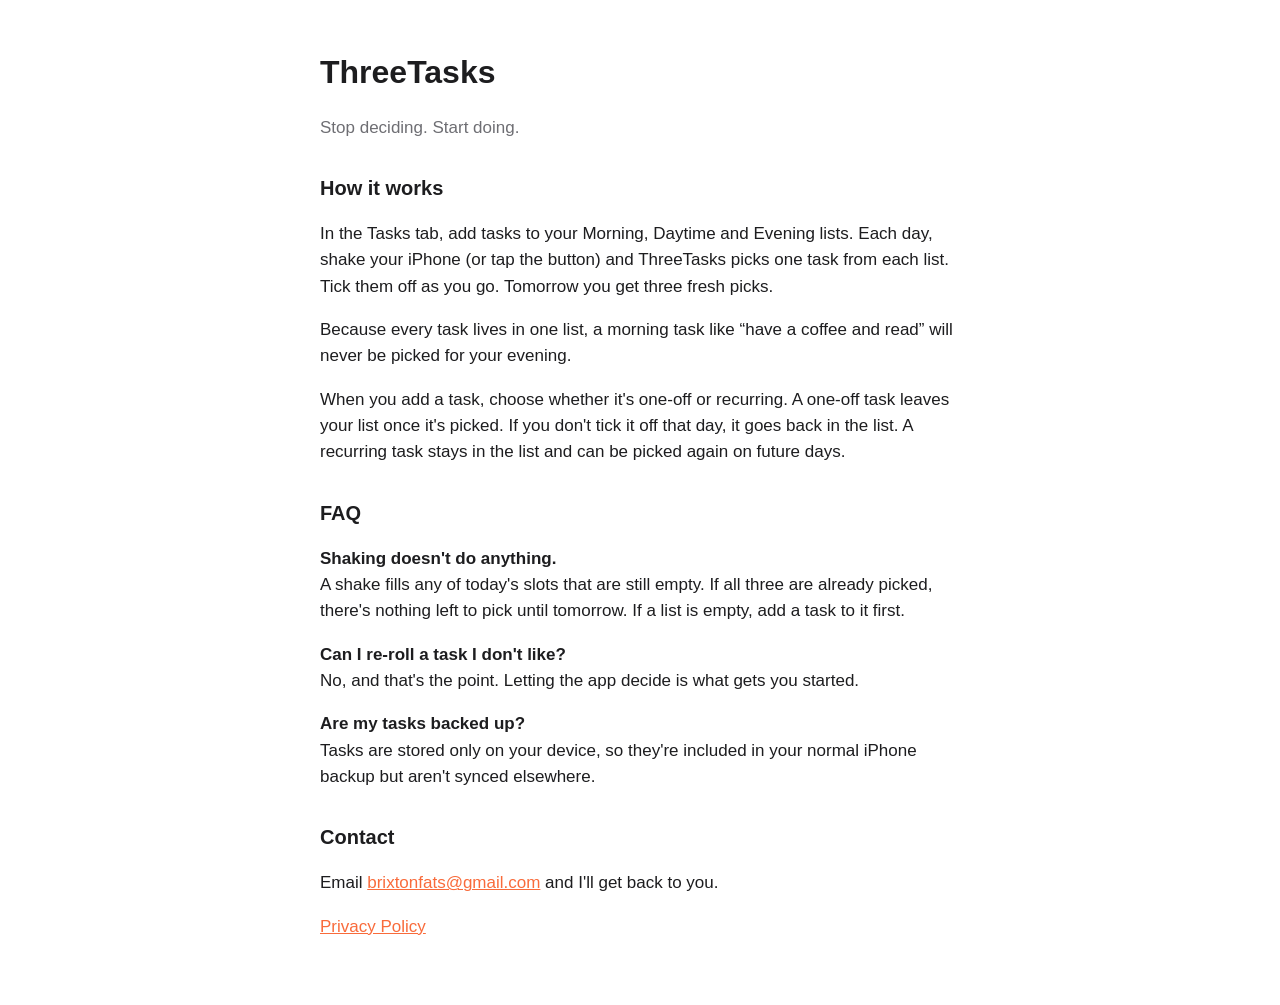
==== index.html @ a2756cae "Add files via upload" ====
<!doctype html>
<html lang="en">
<head>
<meta charset="utf-8">
<meta name="viewport" content="width=device-width, initial-scale=1">
<title>ThreeTasks – Support</title>
<link rel="stylesheet" href="style.css">
</head>
<body><main>
<h1>ThreeTasks</h1>
<p class="muted">Stop deciding. Start doing.</p>

<h2>How it works</h2>
<p>In the Tasks tab, add tasks to your Morning, Daytime and Evening lists. Each day, shake your iPhone (or tap the button) and ThreeTasks picks one task from each list. Tick them off as you go. Tomorrow you get three fresh picks.</p>
<p>Because every task lives in one list, a morning task like “have a coffee and read” will never be picked for your evening.</p>

<p>When you add a task, choose whether it's one-off or recurring. A one-off task leaves your list once it's picked. If you don't tick it off that day, it goes back in the list. A recurring task stays in the list and can be picked again on future days.</p>

<h2>FAQ</h2>
<p><strong>Shaking doesn't do anything.</strong><br>A shake fills any of today's slots that are still empty. If all three are already picked, there's nothing left to pick until tomorrow. If a list is empty, add a task to it first.</p>
<p><strong>Can I re-roll a task I don't like?</strong><br>No, and that's the point. Letting the app decide is what gets you started.</p>
<p><strong>Are my tasks backed up?</strong><br>Tasks are stored only on your device, so they're included in your normal iPhone backup but aren't synced elsewhere.</p>

<h2>Contact</h2>
<p>Email <a href="mailto:brixtonfats@gmail.com">brixtonfats@gmail.com</a> and I'll get back to you.</p>
<p><a href="privacy.html">Privacy Policy</a></p>
</main></body>
</html>
---- style.css ----
:root { --bg:#fff; --fg:#1d1d1f; --muted:#6e6e73; --accent:#f96b3b; }
@media (prefers-color-scheme: dark) { :root { --bg:#000; --fg:#f5f5f7; --muted:#a1a1a6; } }
body { margin:0; background:var(--bg); color:var(--fg); font:17px/1.55 -apple-system, BlinkMacSystemFont, "Helvetica Neue", sans-serif; }
main { max-width:640px; margin:0 auto; padding:48px 16px; }
h1 { font-size:32px; margin:0 0 4px; }
h2 { font-size:20px; margin-top:32px; }
.muted { color:var(--muted); }
a { color:var(--accent); }
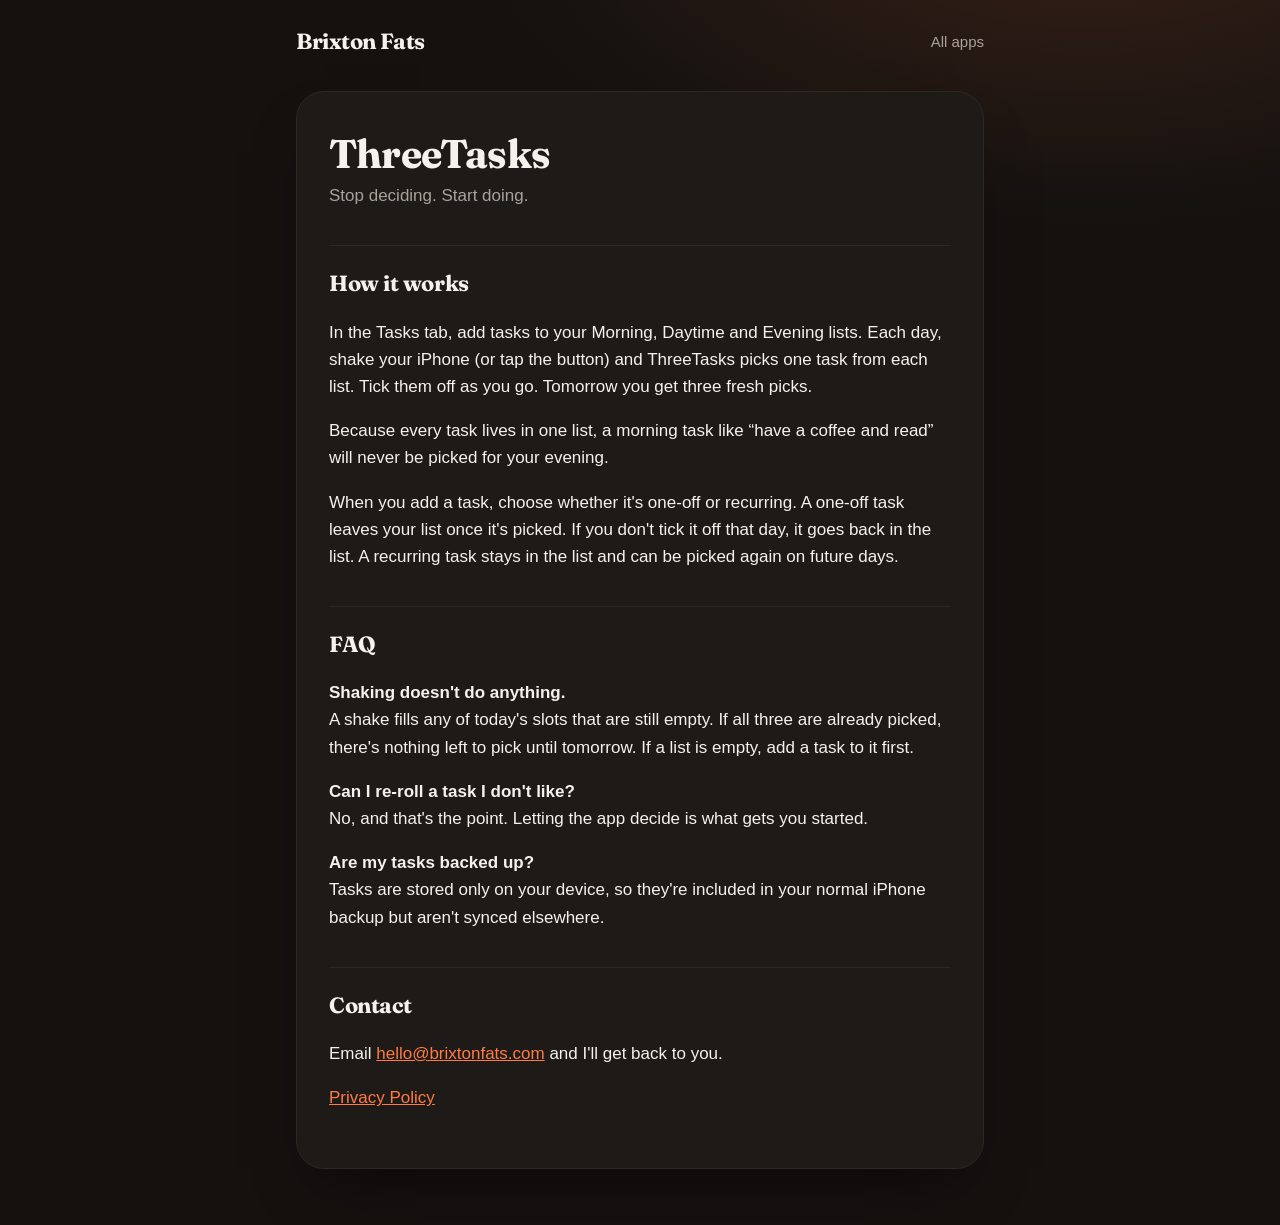
==== commit 725591f1: "Add files via upload" ====
--- a/index.html
+++ b/index.html
@@ -4,9 +4,14 @@
 <meta charset="utf-8">
 <meta name="viewport" content="width=device-width, initial-scale=1">
 <title>ThreeTasks – Support</title>
+<link rel="preconnect" href="https://fonts.googleapis.com">
+<link rel="preconnect" href="https://fonts.gstatic.com" crossorigin>
+<link href="https://fonts.googleapis.com/css2?family=Fraunces:opsz,wght@9..144,600;9..144,700&display=swap" rel="stylesheet">
 <link rel="stylesheet" href="style.css">
 </head>
-<body><main>
+<body>
+<header class="top"><a class="wordmark" href="/">Brixton Fats</a><a class="back" href="/">All apps</a></header>
+<main>
 <h1>ThreeTasks</h1>
 <p class="muted">Stop deciding. Start doing.</p>
 
@@ -22,7 +27,7 @@
 <p><strong>Are my tasks backed up?</strong><br>Tasks are stored only on your device, so they're included in your normal iPhone backup but aren't synced elsewhere.</p>
 
 <h2>Contact</h2>
-<p>Email <a href="mailto:brixtonfats@gmail.com">brixtonfats@gmail.com</a> and I'll get back to you.</p>
+<p>Email <a href="mailto:hello@brixtonfats.com">hello@brixtonfats.com</a> and I'll get back to you.</p>
 <p><a href="privacy.html">Privacy Policy</a></p>
 </main></body>
 </html>
--- a/style.css
+++ b/style.css
@@ -1,8 +1,41 @@
-:root { --bg:#fff; --fg:#1d1d1f; --muted:#6e6e73; --accent:#f96b3b; }
-@media (prefers-color-scheme: dark) { :root { --bg:#000; --fg:#f5f5f7; --muted:#a1a1a6; } }
-body { margin:0; background:var(--bg); color:var(--fg); font:17px/1.55 -apple-system, BlinkMacSystemFont, "Helvetica Neue", sans-serif; }
-main { max-width:640px; margin:0 auto; padding:48px 16px; }
-h1 { font-size:32px; margin:0 0 4px; }
-h2 { font-size:20px; margin-top:32px; }
-.muted { color:var(--muted); }
-a { color:var(--accent); }
+/* Matches brixtonfats.com: always dark. */
+:root {
+  color-scheme: dark;
+  --bg: #14110f;
+  --surface: #1e1a17;
+  --fg: #f6f1ec;
+  --muted: #a9a29b;
+  --line: #2e2823;
+  --accent: #ff7a45;
+  --glow: rgba(255, 122, 69, 0.16);
+}
+* { box-sizing: border-box; }
+body {
+  margin: 0;
+  background: radial-gradient(900px 500px at 85% -10%, var(--glow), transparent 70%), var(--bg);
+  color: var(--fg);
+  font: 17px/1.6 -apple-system, BlinkMacSystemFont, "Segoe UI", "Helvetica Neue", sans-serif;
+  -webkit-font-smoothing: antialiased;
+}
+a { color: var(--accent); }
+h1, h2, .wordmark { font-family: "Fraunces", Georgia, serif; letter-spacing: -0.02em; }
+
+.top { max-width: 720px; margin: 0 auto; padding: 24px 16px; display: flex; justify-content: space-between; align-items: center; }
+.wordmark { font-size: 22px; font-weight: 700; color: var(--fg); text-decoration: none; }
+.back { color: var(--muted); text-decoration: none; font-size: 15px; }
+.back:hover { color: var(--fg); }
+
+main {
+  max-width: 688px; margin: 8px auto 56px; padding: 40px 32px;
+  background: var(--surface); border: 1px solid var(--line); border-radius: 28px;
+  box-shadow: 0 30px 60px -30px rgba(0, 0, 0, 0.6);
+}
+h1 { font-size: 40px; line-height: 1.1; margin: 0 0 6px; }
+h2 { font-size: 22px; margin: 36px 0 8px; padding-top: 20px; border-top: 1px solid var(--line); }
+.muted { color: var(--muted); margin-top: 0; }
+strong { color: var(--fg); }
+
+@media (max-width: 720px) {
+  main { margin: 0 16px 40px; padding: 28px 20px; border-radius: 22px; }
+  h1 { font-size: 32px; }
+}
